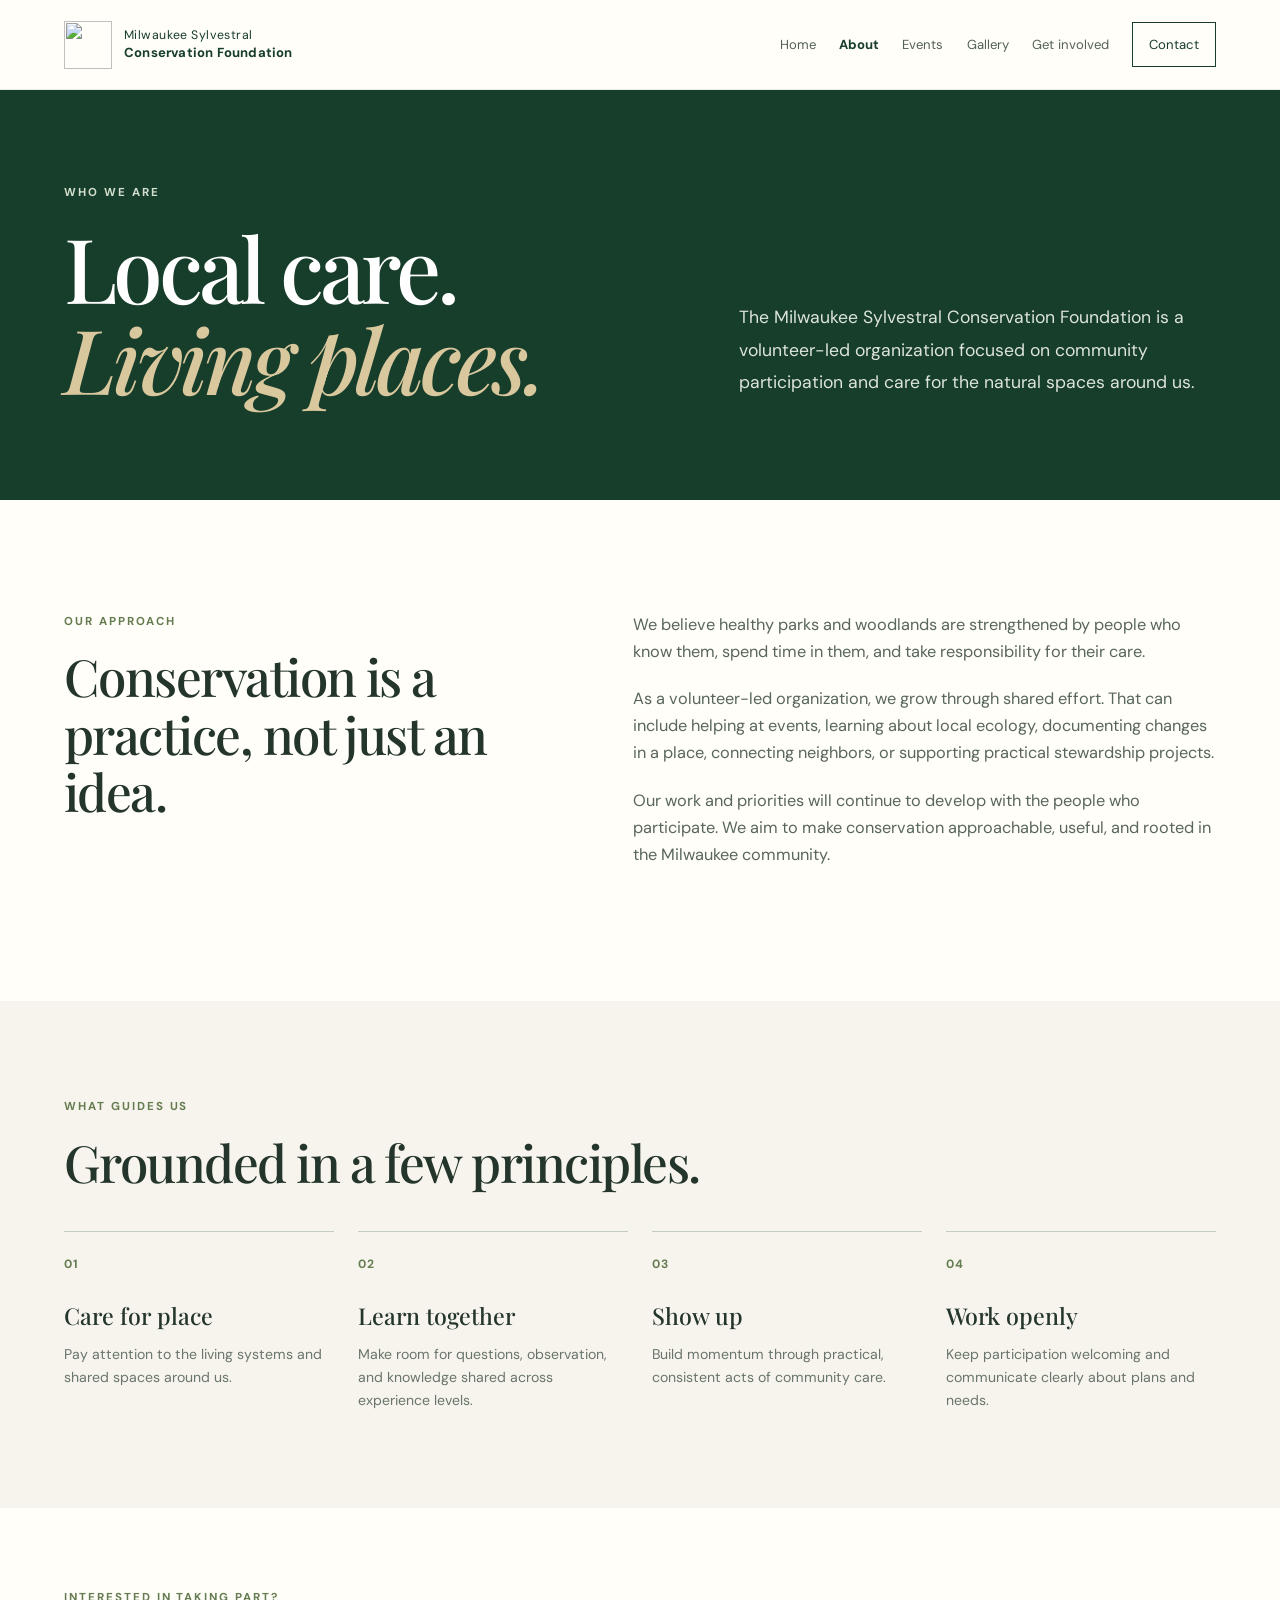
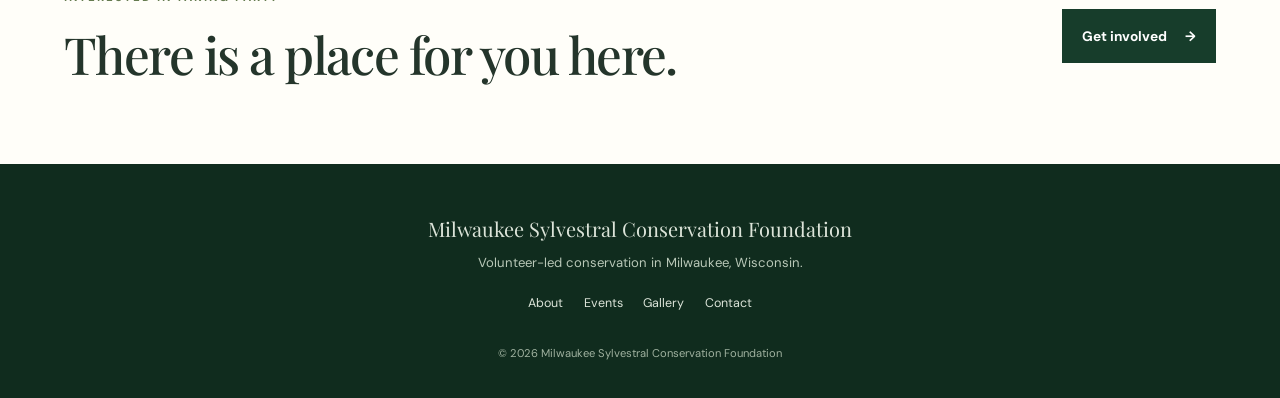
==== about.html @ 04dc6917 "Add files via upload" ====
<!doctype html>
<html lang="en">
<head>
  <meta charset="utf-8"><meta name="viewport" content="width=device-width, initial-scale=1">
  <meta name="description" content="Learn about the Milwaukee Sylvestral Conservation Foundation, a volunteer-led conservation organization.">
  <meta name="theme-color" content="#173d2b"><title>About | Milwaukee Sylvestral Conservation Foundation</title>
  <link rel="icon" href="assets/logo.svg" type="image/svg+xml"><link rel="stylesheet" href="styles.css"><script src="script.js" defer></script>
</head>
<body>
<a class="skip-link" href="#main">Skip to content</a>
<header class="site-header">
  <a class="brand" href="index.html"><img src="assets/logo.svg" alt="" class="brand-mark"><span class="brand-name">Milwaukee Sylvestral<br><strong>Conservation Foundation</strong></span></a>
  <button class="menu-toggle" aria-expanded="false" aria-controls="site-nav">Menu</button>
  <nav class="site-nav" id="site-nav" aria-label="Main navigation"><a href="index.html">Home</a><a class="active" href="about.html">About</a><a href="events.html">Events</a><a href="gallery.html">Gallery</a><a href="get-involved.html">Get involved</a><a class="nav-contact" href="contact.html">Contact</a></nav>
</header>
<main id="main">
  <section class="page-hero">
    <div class="section-wrap page-hero-grid">
      <div><p class="eyebrow">Who we are</p><h1>Local care.<br><em>Living places.</em></h1></div>
      <p class="page-lede">The Milwaukee Sylvestral Conservation Foundation is a volunteer-led organization focused on community participation and care for the natural spaces around us.</p>
    </div>
  </section>
  <section class="section-wrap content-two-col">
    <div><div class="section-kicker">Our approach</div><h2>Conservation is a practice, not just an idea.</h2></div>
    <div class="prose">
      <p>We believe healthy parks and woodlands are strengthened by people who know them, spend time in them, and take responsibility for their care.</p>
      <p>As a volunteer-led organization, we grow through shared effort. That can include helping at events, learning about local ecology, documenting changes in a place, connecting neighbors, or supporting practical stewardship projects.</p>
      <p>Our work and priorities will continue to develop with the people who participate. We aim to make conservation approachable, useful, and rooted in the Milwaukee community.</p>
    </div>
  </section>
  <section class="values-section">
    <div class="section-wrap">
      <div class="section-kicker">What guides us</div><h2>Grounded in a few principles.</h2>
      <div class="values-grid">
        <article><span>01</span><h3>Care for place</h3><p>Pay attention to the living systems and shared spaces around us.</p></article>
        <article><span>02</span><h3>Learn together</h3><p>Make room for questions, observation, and knowledge shared across experience levels.</p></article>
        <article><span>03</span><h3>Show up</h3><p>Build momentum through practical, consistent acts of community care.</p></article>
        <article><span>04</span><h3>Work openly</h3><p>Keep participation welcoming and communicate clearly about plans and needs.</p></article>
      </div>
    </div>
  </section>
  <section class="section-wrap callout-row"><div><p class="eyebrow">Interested in taking part?</p><h2>There is a place for you here.</h2></div><a class="button button-dark" href="get-involved.html">Get involved <span aria-hidden="true">→</span></a></section>
</main>
<footer class="site-footer"><a class="footer-brand" href="index.html">Milwaukee Sylvestral Conservation Foundation</a><p>Volunteer-led conservation in Milwaukee, Wisconsin.</p><div class="footer-links"><a href="about.html">About</a><a href="events.html">Events</a><a href="gallery.html">Gallery</a><a href="contact.html">Contact</a></div><small>© <span data-year></span> Milwaukee Sylvestral Conservation Foundation</small></footer>
</body></html>
---- styles.css ----
@import url('https://fonts.googleapis.com/css2?family=DM+Sans:wght@400;500;600;700&family=Playfair+Display:ital,wght@0,500;0,600;1,500;1,600&display=swap');

:root{--forest:#173d2b;--forest-2:#244c37;--moss:#657b50;--sage:#dce4d5;--cream:#f6f4ec;--paper:#fffef9;--ink:#24352b;--muted:#69756a;--line:#d8ddd2;--accent:#d6a75d;--serif:"Playfair Display",Georgia,serif;--sans:"DM Sans",Arial,sans-serif;--max:1160px}
*{box-sizing:border-box}
html{scroll-behavior:smooth}
body{margin:0;background:var(--paper);color:var(--ink);font-family:var(--sans);line-height:1.65;-webkit-font-smoothing:antialiased}
a{color:inherit}
img{max-width:100%;display:block}
button,input,textarea,select{font:inherit}
.skip-link{position:absolute;left:-9999px;top:1rem;background:white;padding:.8rem;z-index:99}
.skip-link:focus{left:1rem}
.site-header{height:auto;min-height:90px;display:flex;align-items:center;justify-content:space-between;gap:2rem;padding:1rem max(5vw,calc((100vw - var(--max))/2));background:var(--paper);position:relative;z-index:5;border-bottom:1px solid rgba(23,61,43,.09)}
.brand{display:flex;align-items:center;gap:.75rem;text-decoration:none;flex-shrink:0}
.brand-mark{width:48px;height:48px}
.brand-name{font-size:.77rem;line-height:1.35;letter-spacing:.035em;color:var(--forest)}
.brand-name strong{font-size:.82rem;letter-spacing:.015em}
.site-nav{display:flex;align-items:center;gap:1.45rem}
.site-nav a{font-size:.82rem;text-decoration:none;color:#536055;transition:color .2s}
.site-nav a:hover,.site-nav a.active{color:var(--forest)}
.site-nav a.active{font-weight:700}
.site-nav .nav-contact{border:1px solid var(--forest);padding:.65rem 1rem;color:var(--forest)}
.menu-toggle{display:none;background:none;border:1px solid var(--line);padding:.55rem .8rem;color:var(--forest)}
.hero{position:relative;min-height:610px;background:var(--forest);overflow:hidden;color:#fff;display:flex;align-items:center}
.hero:after{content:"";position:absolute;inset:0;background:linear-gradient(90deg,rgba(13,42,27,.94) 0%,rgba(17,50,32,.82) 43%,rgba(17,50,32,.14) 100%);pointer-events:none}
.hero-art{position:absolute;inset:0;width:100%;height:100%;object-fit:cover;object-position:center 58%;opacity:.95}
.hero-content{position:relative;z-index:1;width:min(var(--max),90%);margin:0 auto;padding:5.5rem 0 6.2rem}
.eyebrow,.section-kicker{font-size:.72rem;letter-spacing:.17em;text-transform:uppercase;font-weight:700}
.eyebrow{color:#d5dfce;margin:0 0 1.2rem}
.hero h1,.page-hero h1{font-family:var(--serif);font-weight:500;font-size:clamp(3.2rem,7vw,6.3rem);letter-spacing:-.045em;line-height:1.02;margin:0;max-width:800px}
.hero h1 em,.page-hero h1 em{font-weight:500;color:#d9c79e}
.hero-copy{font-size:1.1rem;max-width:520px;color:#e1e8dd;margin:1.7rem 0 2rem;line-height:1.8}
.button-row{display:flex;align-items:center;gap:1.7rem;flex-wrap:wrap}
.button{display:inline-flex;align-items:center;justify-content:center;gap:1.1rem;text-decoration:none;border:0;padding:.95rem 1.25rem;font-size:.86rem;font-weight:700;cursor:pointer;transition:transform .2s,background .2s}
.button:hover{transform:translateY(-2px)}
.button-light{background:var(--cream);color:var(--forest)}
.button-dark{background:var(--forest);color:white}
.text-link{display:inline-flex;align-items:center;gap:.7rem;text-decoration:none;color:var(--forest);font-weight:700;font-size:.87rem;border-bottom:1px solid #aab7a8;padding-bottom:.25rem}
.text-link-light{color:#fff;border-color:#8a9a8a}
.hero-note{position:absolute;z-index:1;bottom:2rem;right:max(5vw,calc((100vw - var(--max))/2));display:flex;align-items:center;gap:.75rem;color:#e1e8dd;font-size:.73rem;letter-spacing:.08em;text-transform:uppercase}
.note-line{width:42px;height:1px;background:var(--accent)}
.section-wrap{width:min(var(--max),90%);margin:0 auto}
.intro{padding:7rem 0 7.5rem}
.section-kicker{color:var(--moss);margin-bottom:1.1rem}
.intro-grid{display:grid;grid-template-columns:1fr 1fr;gap:9%;margin-top:1.2rem}
h2{font-family:var(--serif);font-weight:500;font-size:clamp(2.1rem,4vw,3.5rem);line-height:1.12;letter-spacing:-.03em;margin:.2rem 0 1.3rem}
.intro-grid h2{margin-top:0}
.intro-grid p{color:#566257;margin:.1rem 0 1.2rem}
.intro-grid .large-copy{font-size:1.18rem;color:var(--ink);line-height:1.75}
.intro-grid .text-link{margin-top:.4rem}
.feature-band{background:var(--cream);overflow:hidden}
.feature-grid{display:grid;grid-template-columns:1fr 1fr;align-items:center;min-height:510px;gap:5rem}
.feature-copy{padding:5rem 0}
.feature-copy .eyebrow{color:var(--moss)}
.feature-copy h2{font-size:clamp(2.7rem,4vw,4.2rem)}
.feature-copy p:not(.eyebrow){max-width:480px;color:#566257;margin-bottom:1.8rem}
.feature-illustration{height:100%;display:flex;align-items:center;justify-content:center;align-self:stretch}
.feature-illustration img{height:100%;max-height:490px;width:100%;object-fit:contain;object-position:center bottom}
.home-links{padding:7rem 0}
.section-heading{display:flex;justify-content:space-between;gap:2rem;align-items:end;margin-bottom:2.4rem}
.section-heading h2{margin-bottom:0}
.section-heading>p{max-width:340px;color:var(--muted);margin:0 0 .35rem}
.card-grid{display:grid;grid-template-columns:repeat(3,1fr);gap:1rem}
.info-card{position:relative;text-decoration:none;border:1px solid var(--line);padding:1.7rem 1.6rem 1.5rem;min-height:275px;display:flex;flex-direction:column;transition:background .2s,border-color .2s}
.info-card:hover{background:var(--cream);border-color:#aebba9}
.card-number{font-size:.66rem;font-weight:700;letter-spacing:.13em;color:var(--moss)}
.card-icon{position:absolute;right:1.5rem;top:1.2rem;font-size:1.3rem;color:var(--moss)}
.info-card h3,.event-type-copy h3{font-family:var(--serif);font-size:1.8rem;font-weight:500;margin:2rem 0 .4rem}
.info-card p{font-size:.91rem;color:var(--muted);margin:0 0 1.4rem}
.card-link{margin-top:auto;font-size:.83rem;font-weight:700;color:var(--forest)}
.closing-cta{background:var(--forest);color:white}
.closing-inner{min-height:260px;display:flex;align-items:center;justify-content:space-between;gap:2rem;padding-top:3rem;padding-bottom:3rem}
.closing-logo{width:74px;height:74px}
.closing-inner .eyebrow{margin-bottom:.7rem}
.closing-inner h2{font-size:clamp(2rem,3.5vw,3.3rem);margin:0}
.site-footer{padding:3rem 5vw 2rem;text-align:center;background:#102c1e;color:#dce4d9}
.footer-brand{font-family:var(--serif);font-size:1.25rem;text-decoration:none}
.site-footer p{font-size:.82rem;color:#b9c8b8;margin:.45rem 0 1.2rem}
.footer-links{display:flex;justify-content:center;gap:1.3rem;flex-wrap:wrap;margin:1.1rem 0 1.6rem}
.footer-links a{font-size:.78rem;text-decoration:none;color:#dce4d9}
.site-footer small{font-size:.7rem;color:#9fb19f}
.page-hero{background:var(--forest);color:white;padding:5.8rem 0 6rem}
.page-hero-compact{padding:4.5rem 0 4.8rem}
.page-hero-grid{display:grid;grid-template-columns:1.1fr .9fr;align-items:end;gap:8%}
.page-hero h1{font-size:clamp(3.5rem,7vw,6rem)}
.page-lede{font-size:1.1rem;line-height:1.85;color:#dce5d8;max-width:460px;margin:0 0 .3rem}
.content-two-col{display:grid;grid-template-columns:.85fr 1.15fr;gap:12%;padding-top:7rem;padding-bottom:7rem}
.content-two-col h2{max-width:450px}
.prose{color:#59665a;font-size:1.02rem}
.prose p{margin:0 0 1.3rem}
.values-section{background:var(--cream);padding:6rem 0}
.values-section h2{margin-bottom:2.5rem}
.values-grid{display:grid;grid-template-columns:repeat(4,1fr);gap:1.5rem}
.values-grid article{border-top:1px solid #c4cec0;padding-top:1.1rem}
.values-grid article>span{color:var(--moss);font-size:.75rem;font-weight:700;letter-spacing:.1em}
.values-grid h3{font-family:var(--serif);font-size:1.45rem;font-weight:500;margin:1.3rem 0 .45rem}
.values-grid p{font-size:.88rem;color:var(--muted);margin:0}
.callout-row{display:flex;align-items:center;justify-content:space-between;gap:2rem;padding-top:5rem;padding-bottom:5rem}
.callout-row h2{margin:0}
.callout-row .eyebrow{color:var(--moss)}
.events-content{padding-top:4rem;padding-bottom:6rem}
.notice-panel{display:flex;gap:1.2rem;align-items:flex-start;background:var(--cream);padding:2rem;margin-bottom:5rem}
.notice-mark{display:flex;align-items:center;justify-content:center;border:1px solid #9aaa91;color:var(--forest);width:30px;height:30px;border-radius:50%;flex-shrink:0;font-family:var(--serif)}
.notice-panel h2{font-size:1.8rem;margin:0 0 .5rem}
.notice-panel p{color:var(--muted);margin:.2rem 0 1rem;max-width:680px}
.events-heading{margin-bottom:1.7rem}
.event-types{display:grid;grid-template-columns:repeat(3,1fr);gap:1.2rem}
.event-types article{border:1px solid var(--line)}
.event-type-art{height:170px;background-color:var(--sage);position:relative;overflow:hidden}
.event-type-art:before,.event-type-art:after{content:"";position:absolute;border-radius:100% 0 100% 0;transform:rotate(-25deg)}
.art-leaves:before{width:150px;height:85px;background:#6b845a;left:20%;top:35%;box-shadow:65px -35px 0 #8ba17a,115px 12px 0 #496e4a}
.art-leaves:after{width:2px;height:190px;background:#496e4a;left:48%;top:5%;transform:rotate(35deg)}
.art-walk{background:#dce3d2}
.art-walk:before{width:240px;height:100px;background:#a8b99a;left:12%;top:55%;transform:rotate(-7deg)}
.art-walk:after{width:100px;height:100px;background:#617f5b;right:12%;top:5%;box-shadow:-170px 45px 0 #7e966e}
.art-community{background:#e9dfc8}
.art-community:before{width:90px;height:130px;background:#b4c3a2;left:17%;top:20%;transform:rotate(18deg)}
.art-community:after{width:80px;height:110px;background:#718c65;right:20%;top:27%;transform:rotate(-20deg)}
.event-type-copy{padding:1.3rem 1.4rem 1.5rem}
.event-type-copy h3{margin:1rem 0 .4rem;font-size:1.6rem}
.event-type-copy p{font-size:.88rem;color:var(--muted);margin:0}
.gallery-content{padding-top:4rem;padding-bottom:6rem}
.gallery-intro{max-width:750px;color:var(--muted);margin-bottom:2.3rem}
.gallery-grid{display:grid;grid-template-columns:repeat(3,1fr);grid-auto-rows:240px;gap:1rem}
.gallery-item{position:relative;margin:0;background:var(--cream);overflow:hidden;display:flex;flex-direction:column;justify-content:space-between}
.gallery-item img{width:100%;height:100%;position:absolute;inset:0;object-fit:cover;opacity:.82;transition:transform .5s}
.gallery-item:hover img{transform:scale(1.04)}
.gallery-item:after{content:"";position:absolute;inset:30% 0 0;background:linear-gradient(transparent,rgba(15,43,27,.86))}
.gallery-item figcaption{position:absolute;z-index:1;left:1.3rem;right:1rem;bottom:1.2rem;color:white;display:flex;flex-direction:column;gap:.3rem}
.gallery-item figcaption span{font-size:.64rem;letter-spacing:.14em;font-weight:700}
.gallery-item figcaption strong{font-family:var(--serif);font-size:1.35rem;font-weight:500}
.gallery-tall{grid-row:span 2}
.gallery-wide{grid-column:span 2}
.gallery-color{background:#d9e2d3}
.gallery-color img{object-fit:contain;padding:2.5rem;opacity:.65}
.gallery-note{margin-top:2rem;color:var(--muted);font-size:.9rem}
.gallery-note a{color:var(--forest);font-weight:700}
.involvement-grid{padding-top:4rem;padding-bottom:5rem;display:grid;grid-template-columns:1fr 1fr;column-gap:8%;row-gap:0}
.involvement-card{display:grid;grid-template-columns:48px 1fr;gap:1rem;padding:2rem 0;border-bottom:1px solid var(--line)}
.involvement-number{font-family:var(--serif);font-size:1.5rem;color:var(--moss)}
.involvement-card h2{font-size:1.7rem;margin:0 0 .5rem}
.involvement-card p{color:var(--muted);font-size:.94rem;margin:0}
.involvement-bottom{background:var(--forest);color:white;padding:4.5rem 0}
.involvement-bottom-inner{display:flex;align-items:center;justify-content:space-between;gap:3rem}
.involvement-bottom h2{font-size:clamp(2.2rem,4vw,3.4rem);margin:0 0 .7rem}
.involvement-bottom p:not(.eyebrow){color:#dce5d8;max-width:560px;margin:0}
.involvement-bottom .eyebrow{margin-bottom:.8rem}
.contact-layout{display:grid;grid-template-columns:.9fr 1.1fr;gap:12%;padding-top:5rem;padding-bottom:7rem}
.contact-copy h2{font-size:2.8rem}
.contact-copy>p{color:var(--muted)}
.contact-detail{border-top:1px solid var(--line);padding:1rem 0}
.detail-label{font-size:.68rem;letter-spacing:.14em;text-transform:uppercase;color:var(--moss);font-weight:700}
.contact-detail p{margin:.35rem 0 0}
.setup-note{color:var(--muted);font-size:.9rem}
code{font-family:ui-monospace,SFMono-Regular,Consolas,monospace;font-size:.9em;background:#edf0e8;padding:.12rem .3rem}
.contact-form{background:var(--cream);padding:2.2rem}
.contact-form h2{font-size:2rem;margin:0 0 .3rem}
.form-note{font-size:.85rem;color:var(--muted);margin:0 0 1.5rem}
.contact-form label{display:block;font-size:.78rem;font-weight:700;margin:.95rem 0 .35rem}
.contact-form input,.contact-form select,.contact-form textarea{width:100%;border:1px solid #cbd3c6;background:var(--paper);padding:.8rem;color:var(--ink);border-radius:0}
.contact-form input:focus,.contact-form select:focus,.contact-form textarea:focus{outline:2px solid var(--moss);outline-offset:1px}
.contact-form button{margin-top:1.2rem}
.form-status{font-size:.85rem;color:var(--forest);margin-bottom:0}
@media(max-width:900px){
 .site-header{padding:1rem 5%;min-height:78px}.menu-toggle{display:block}.site-nav{display:none;position:absolute;top:100%;left:0;right:0;background:var(--paper);padding:1rem 5% 1.5rem;border-bottom:1px solid var(--line);align-items:stretch;gap:0;flex-direction:column}.site-nav.open{display:flex}.site-nav a{padding:.8rem 0}.site-nav .nav-contact{padding:.7rem 1rem;margin-top:.3rem;text-align:center}
 .hero{min-height:570px}.hero-content{padding:5rem 0}.intro-grid,.feature-grid,.page-hero-grid,.content-two-col,.contact-layout{grid-template-columns:1fr;gap:2rem}.intro{padding:5rem 0}.feature-grid{gap:0}.feature-copy{padding:4rem 0 1rem}.feature-illustration{height:300px}.section-heading{align-items:start;flex-direction:column;gap:1rem}.values-grid{grid-template-columns:repeat(2,1fr)}.page-hero{padding:4rem 0}.page-lede{max-width:600px}.contact-layout{gap:3rem}.gallery-grid{grid-auto-rows:210px}.closing-inner{flex-wrap:wrap}.closing-inner>div{flex:1 1 60%}
}
@media(max-width:600px){
 .brand-mark{width:40px;height:40px}.brand-name{font-size:.68rem}.brand-name strong{font-size:.72rem}
 .hero{min-height:590px}.hero:after{background:linear-gradient(90deg,rgba(13,42,27,.93),rgba(17,50,32,.56))}.hero h1{font-size:clamp(3.2rem,15vw,4.5rem)}.hero-copy{font-size:1rem}.hero-note{right:5%;font-size:.62rem}.intro{padding:4rem 0}.intro-grid{gap:1rem}.intro-grid h2{font-size:2.5rem}.feature-copy h2{font-size:3rem}.home-links{padding:4.5rem 0}.card-grid,.event-types,.involvement-grid{grid-template-columns:1fr}.info-card{min-height:230px}.closing-inner{display:grid;grid-template-columns:60px 1fr;gap:1rem}.closing-logo{width:55px;height:55px}.closing-inner h2{font-size:2rem}.closing-inner .button{grid-column:1/-1;justify-self:start}.page-hero h1{font-size:3.7rem}.page-hero-grid{gap:1.3rem}.page-lede{font-size:1rem}.content-two-col{padding-top:4rem;padding-bottom:4rem}.values-section{padding:4rem 0}.values-grid{gap:1.4rem}.values-grid h3{font-size:1.3rem}.callout-row{align-items:start;flex-direction:column;padding-top:3.5rem;padding-bottom:3.5rem}.events-content,.gallery-content{padding-top:3rem;padding-bottom:4rem}.notice-panel{padding:1.2rem;gap:.8rem;margin-bottom:3.5rem}.notice-panel h2{font-size:1.5rem}.gallery-grid{grid-template-columns:1fr 1fr;grid-auto-rows:190px;gap:.65rem}.gallery-tall{grid-row:span 2}.gallery-wide{grid-column:span 2}.gallery-item figcaption{left:.8rem;bottom:.8rem}.gallery-item figcaption strong{font-size:1.1rem}.gallery-item figcaption span{font-size:.56rem}.involvement-grid{padding-top:2rem}.involvement-card{padding:1.5rem 0}.involvement-bottom-inner{align-items:start;flex-direction:column;gap:1.5rem}.contact-layout{padding-top:3rem;padding-bottom:4rem}.contact-copy h2{font-size:2.4rem}.contact-form{padding:1.3rem}.footer-brand{font-size:1.05rem}
}
@media(prefers-reduced-motion:reduce){html{scroll-behavior:auto}*,*:before,*:after{transition:none!important}}
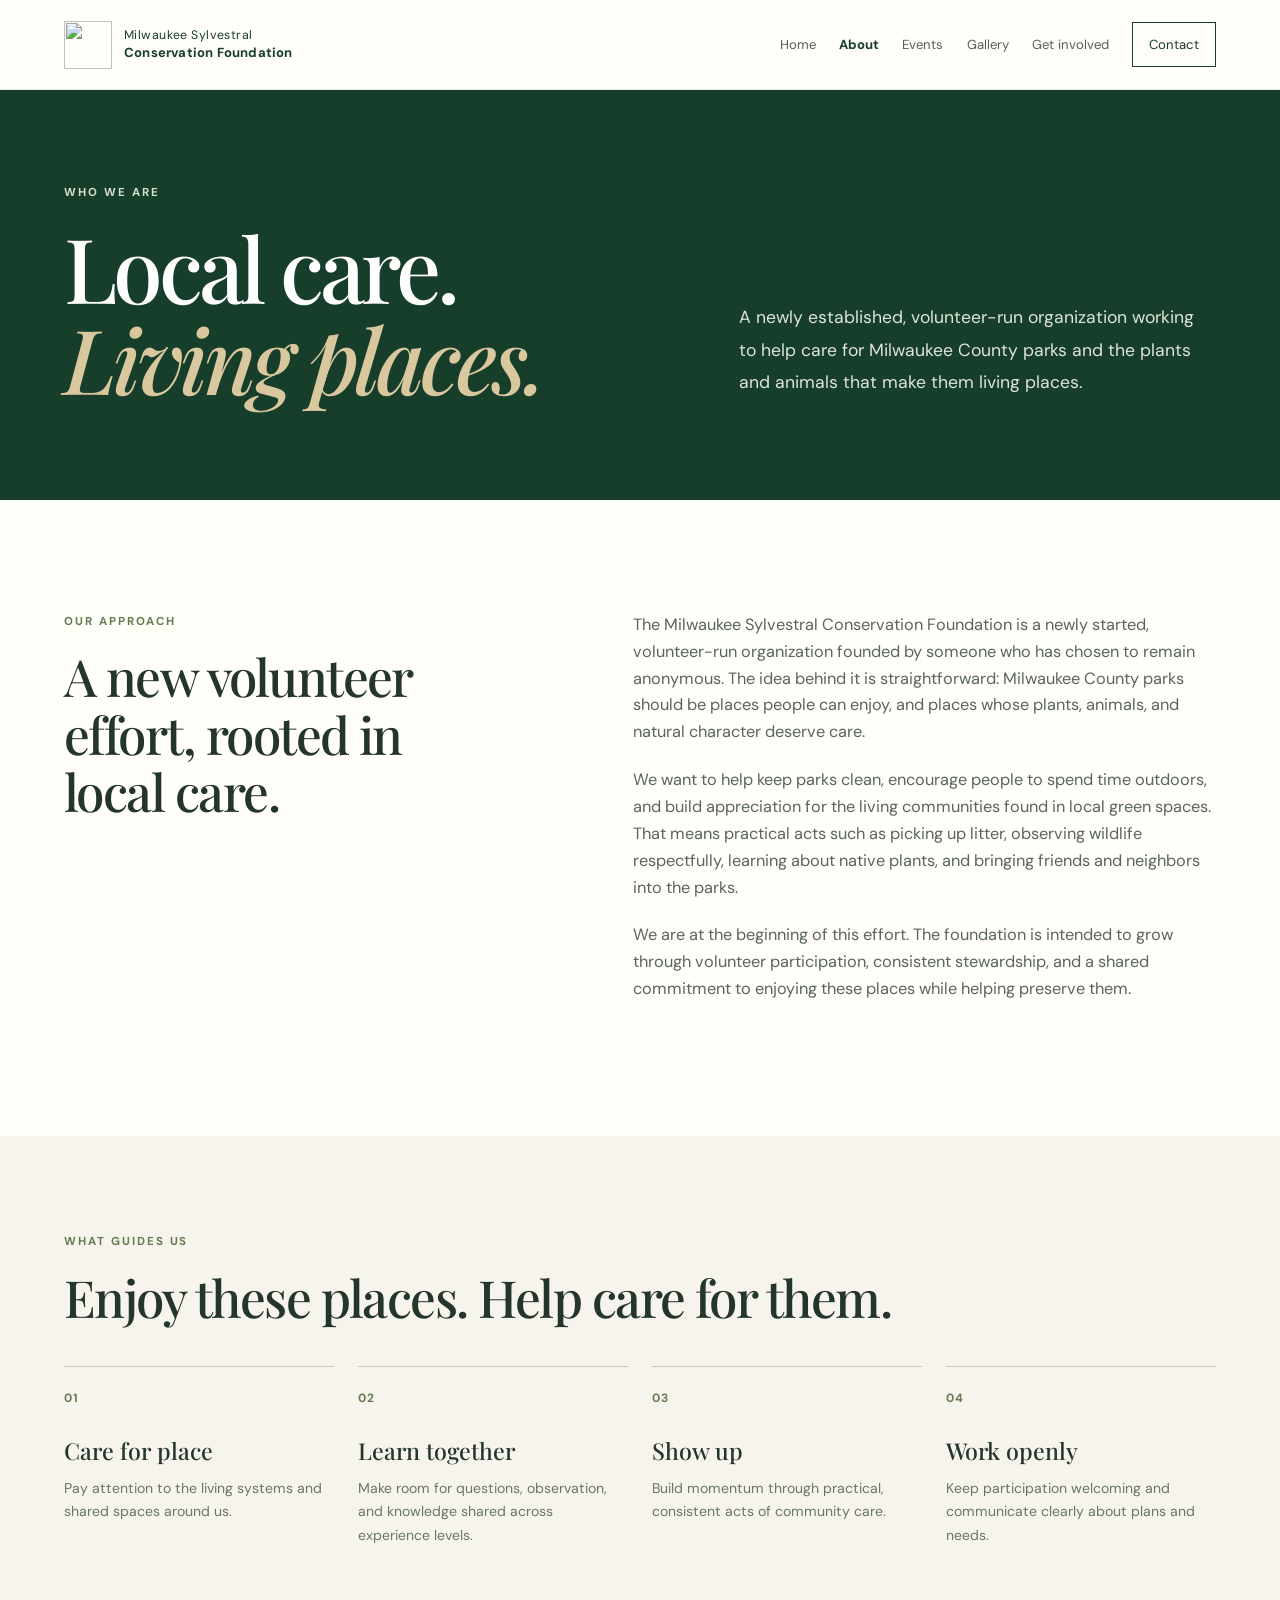
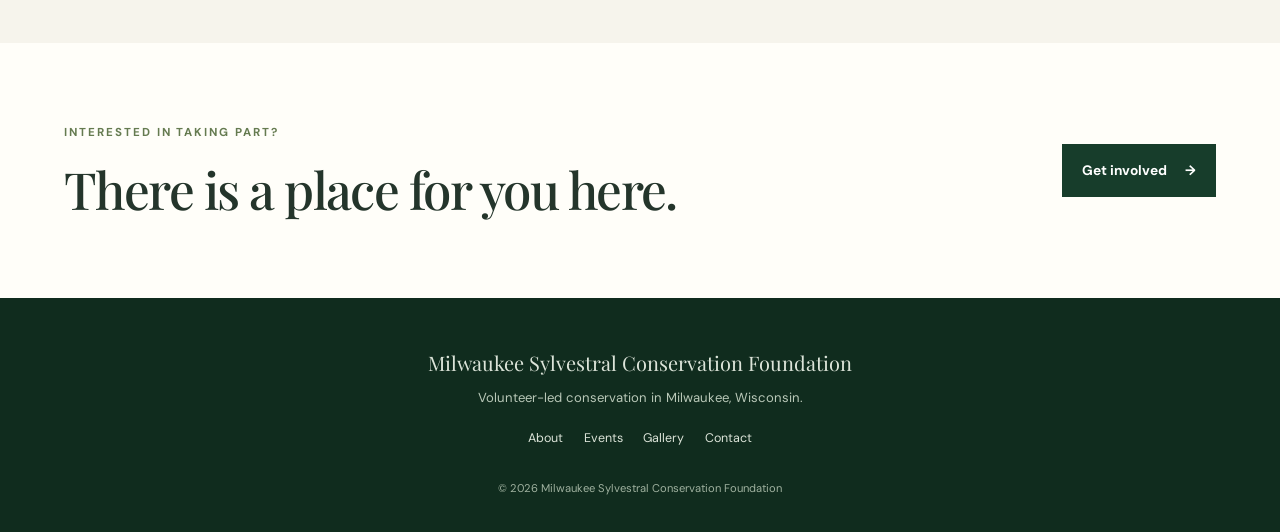
==== commit f1ed061d: "Add files via upload" ====
--- a/about.html
+++ b/about.html
@@ -4,12 +4,12 @@
   <meta charset="utf-8"><meta name="viewport" content="width=device-width, initial-scale=1">
   <meta name="description" content="Learn about the Milwaukee Sylvestral Conservation Foundation, a volunteer-led conservation organization.">
   <meta name="theme-color" content="#173d2b"><title>About | Milwaukee Sylvestral Conservation Foundation</title>
-  <link rel="icon" href="assets/logo.svg" type="image/svg+xml"><link rel="stylesheet" href="styles.css"><script src="script.js" defer></script>
+  <link rel="icon" href="assets/foundation-logo.svg" type="image/svg+xml"><link rel="stylesheet" href="styles.css"><script src="script.js" defer></script>
 </head>
 <body>
 <a class="skip-link" href="#main">Skip to content</a>
 <header class="site-header">
-  <a class="brand" href="index.html"><img src="assets/logo.svg" alt="" class="brand-mark"><span class="brand-name">Milwaukee Sylvestral<br><strong>Conservation Foundation</strong></span></a>
+  <a class="brand" href="index.html"><img src="assets/foundation-logo.svg" alt="" class="brand-mark"><span class="brand-name">Milwaukee Sylvestral<br><strong>Conservation Foundation</strong></span></a>
   <button class="menu-toggle" aria-expanded="false" aria-controls="site-nav">Menu</button>
   <nav class="site-nav" id="site-nav" aria-label="Main navigation"><a href="index.html">Home</a><a class="active" href="about.html">About</a><a href="events.html">Events</a><a href="gallery.html">Gallery</a><a href="get-involved.html">Get involved</a><a class="nav-contact" href="contact.html">Contact</a></nav>
 </header>
@@ -17,20 +17,20 @@
   <section class="page-hero">
     <div class="section-wrap page-hero-grid">
       <div><p class="eyebrow">Who we are</p><h1>Local care.<br><em>Living places.</em></h1></div>
-      <p class="page-lede">The Milwaukee Sylvestral Conservation Foundation is a volunteer-led organization focused on community participation and care for the natural spaces around us.</p>
+      <p class="page-lede">A newly established, volunteer-run organization working to help care for Milwaukee County parks and the plants and animals that make them living places.</p>
     </div>
   </section>
   <section class="section-wrap content-two-col">
-    <div><div class="section-kicker">Our approach</div><h2>Conservation is a practice, not just an idea.</h2></div>
+    <div><div class="section-kicker">Our approach</div><h2>A new volunteer effort, rooted in local care.</h2></div>
     <div class="prose">
-      <p>We believe healthy parks and woodlands are strengthened by people who know them, spend time in them, and take responsibility for their care.</p>
-      <p>As a volunteer-led organization, we grow through shared effort. That can include helping at events, learning about local ecology, documenting changes in a place, connecting neighbors, or supporting practical stewardship projects.</p>
-      <p>Our work and priorities will continue to develop with the people who participate. We aim to make conservation approachable, useful, and rooted in the Milwaukee community.</p>
+      <p>The Milwaukee Sylvestral Conservation Foundation is a newly started, volunteer-run organization founded by someone who has chosen to remain anonymous. The idea behind it is straightforward: Milwaukee County parks should be places people can enjoy, and places whose plants, animals, and natural character deserve care.</p>
+      <p>We want to help keep parks clean, encourage people to spend time outdoors, and build appreciation for the living communities found in local green spaces. That means practical acts such as picking up litter, observing wildlife respectfully, learning about native plants, and bringing friends and neighbors into the parks.</p>
+      <p>We are at the beginning of this effort. The foundation is intended to grow through volunteer participation, consistent stewardship, and a shared commitment to enjoying these places while helping preserve them.</p>
     </div>
   </section>
   <section class="values-section">
     <div class="section-wrap">
-      <div class="section-kicker">What guides us</div><h2>Grounded in a few principles.</h2>
+      <div class="section-kicker">What guides us</div><h2>Enjoy these places. Help care for them.</h2>
       <div class="values-grid">
         <article><span>01</span><h3>Care for place</h3><p>Pay attention to the living systems and shared spaces around us.</p></article>
         <article><span>02</span><h3>Learn together</h3><p>Make room for questions, observation, and knowledge shared across experience levels.</p></article>
--- a/styles.css
+++ b/styles.css
@@ -27,6 +27,7 @@
 .eyebrow,.section-kicker{font-size:.72rem;letter-spacing:.17em;text-transform:uppercase;font-weight:700}
 .eyebrow{color:#d5dfce;margin:0 0 1.2rem}
 .hero h1,.page-hero h1{font-family:var(--serif);font-weight:500;font-size:clamp(3.2rem,7vw,6.3rem);letter-spacing:-.045em;line-height:1.02;margin:0;max-width:800px}
+.hero h1.foundation-title{font-size:clamp(2.8rem,5.4vw,5.2rem);max-width:900px}
 .hero h1 em,.page-hero h1 em{font-weight:500;color:#d9c79e}
 .hero-copy{font-size:1.1rem;max-width:520px;color:#e1e8dd;margin:1.7rem 0 2rem;line-height:1.8}
 .button-row{display:flex;align-items:center;gap:1.7rem;flex-wrap:wrap}
@@ -166,6 +167,24 @@
 }
 @media(max-width:600px){
  .brand-mark{width:40px;height:40px}.brand-name{font-size:.68rem}.brand-name strong{font-size:.72rem}
- .hero{min-height:590px}.hero:after{background:linear-gradient(90deg,rgba(13,42,27,.93),rgba(17,50,32,.56))}.hero h1{font-size:clamp(3.2rem,15vw,4.5rem)}.hero-copy{font-size:1rem}.hero-note{right:5%;font-size:.62rem}.intro{padding:4rem 0}.intro-grid{gap:1rem}.intro-grid h2{font-size:2.5rem}.feature-copy h2{font-size:3rem}.home-links{padding:4.5rem 0}.card-grid,.event-types,.involvement-grid{grid-template-columns:1fr}.info-card{min-height:230px}.closing-inner{display:grid;grid-template-columns:60px 1fr;gap:1rem}.closing-logo{width:55px;height:55px}.closing-inner h2{font-size:2rem}.closing-inner .button{grid-column:1/-1;justify-self:start}.page-hero h1{font-size:3.7rem}.page-hero-grid{gap:1.3rem}.page-lede{font-size:1rem}.content-two-col{padding-top:4rem;padding-bottom:4rem}.values-section{padding:4rem 0}.values-grid{gap:1.4rem}.values-grid h3{font-size:1.3rem}.callout-row{align-items:start;flex-direction:column;padding-top:3.5rem;padding-bottom:3.5rem}.events-content,.gallery-content{padding-top:3rem;padding-bottom:4rem}.notice-panel{padding:1.2rem;gap:.8rem;margin-bottom:3.5rem}.notice-panel h2{font-size:1.5rem}.gallery-grid{grid-template-columns:1fr 1fr;grid-auto-rows:190px;gap:.65rem}.gallery-tall{grid-row:span 2}.gallery-wide{grid-column:span 2}.gallery-item figcaption{left:.8rem;bottom:.8rem}.gallery-item figcaption strong{font-size:1.1rem}.gallery-item figcaption span{font-size:.56rem}.involvement-grid{padding-top:2rem}.involvement-card{padding:1.5rem 0}.involvement-bottom-inner{align-items:start;flex-direction:column;gap:1.5rem}.contact-layout{padding-top:3rem;padding-bottom:4rem}.contact-copy h2{font-size:2.4rem}.contact-form{padding:1.3rem}.footer-brand{font-size:1.05rem}
+ .hero{min-height:590px}.hero:after{background:linear-gradient(90deg,rgba(13,42,27,.93),rgba(17,50,32,.56))}.hero h1{font-size:clamp(2.45rem,11vw,3.5rem)}.hero-copy{font-size:1rem}.hero-note{right:5%;font-size:.62rem}.intro{padding:4rem 0}.intro-grid{gap:1rem}.intro-grid h2{font-size:2.5rem}.feature-copy h2{font-size:3rem}.home-links{padding:4.5rem 0}.card-grid,.event-types,.involvement-grid{grid-template-columns:1fr}.info-card{min-height:230px}.closing-inner{display:grid;grid-template-columns:60px 1fr;gap:1rem}.closing-logo{width:55px;height:55px}.closing-inner h2{font-size:2rem}.closing-inner .button{grid-column:1/-1;justify-self:start}.page-hero h1{font-size:3.7rem}.page-hero-grid{gap:1.3rem}.page-lede{font-size:1rem}.content-two-col{padding-top:4rem;padding-bottom:4rem}.values-section{padding:4rem 0}.values-grid{gap:1.4rem}.values-grid h3{font-size:1.3rem}.callout-row{align-items:start;flex-direction:column;padding-top:3.5rem;padding-bottom:3.5rem}.events-content,.gallery-content{padding-top:3rem;padding-bottom:4rem}.notice-panel{padding:1.2rem;gap:.8rem;margin-bottom:3.5rem}.notice-panel h2{font-size:1.5rem}.gallery-grid{grid-template-columns:1fr 1fr;grid-auto-rows:190px;gap:.65rem}.gallery-tall{grid-row:span 2}.gallery-wide{grid-column:span 2}.gallery-item figcaption{left:.8rem;bottom:.8rem}.gallery-item figcaption strong{font-size:1.1rem}.gallery-item figcaption span{font-size:.56rem}.involvement-grid{padding-top:2rem}.involvement-card{padding:1.5rem 0}.involvement-bottom-inner{align-items:start;flex-direction:column;gap:1.5rem}.contact-layout{padding-top:3rem;padding-bottom:4rem}.contact-copy h2{font-size:2.4rem}.contact-form{padding:1.3rem}.footer-brand{font-size:1.05rem}
 }
 @media(prefers-reduced-motion:reduce){html{scroll-behavior:auto}*,*:before,*:after{transition:none!important}}
+
+
+/* MKESCF event and gallery additions */
+.featured-events-grid { display:grid; grid-template-columns:repeat(2,minmax(0,1fr)); gap:1.25rem; margin:2rem 0 4rem; }
+.featured-event { background:var(--paper, #f5f3eb); border:1px solid rgba(23,61,43,.14); padding:clamp(1.4rem,3vw,2.2rem); display:flex; flex-direction:column; align-items:flex-start; min-height:270px; }
+.event-date,.recurring-day { display:inline-block; color:#315d43; font-size:.76rem; font-weight:700; letter-spacing:.12em; margin-bottom:1.2rem; }
+.featured-event h3,.recurring-events-grid h3 { margin:.35rem 0 .65rem; }
+.featured-event p:not(.card-number),.recurring-events-grid p { line-height:1.65; }
+.featured-event .text-link { margin-top:auto; padding-top:1rem; }
+.event-private { display:inline-block; margin-top:auto; padding:.45rem .7rem; background:#e7e3d6; color:#354b3a; font-size:.75rem; font-weight:700; letter-spacing:.08em; text-transform:uppercase; }
+.recurring-section { background:#edf0e8; padding:4rem 0; }
+.recurring-events-grid { display:grid; grid-template-columns:repeat(3,minmax(0,1fr)); gap:1.2rem; margin-top:2rem; }
+.recurring-events-grid article { padding:1.6rem; background:#fff; border-top:3px solid #52775a; }
+.event-contact { display:flex; justify-content:space-between; align-items:center; gap:1.5rem; padding-top:2.5rem; padding-bottom:2.5rem; }
+.event-contact p { max-width:42rem; }
+.gallery-grid img { width:100%; height:100%; min-height:230px; object-fit:cover; display:block; background:#e6e9df; }
+.gallery-grid img:not([src]),.gallery-grid img[src=""] { visibility:hidden; }
+@media (max-width:760px) { .featured-events-grid,.recurring-events-grid { grid-template-columns:1fr; } .event-contact { align-items:flex-start; flex-direction:column; } }
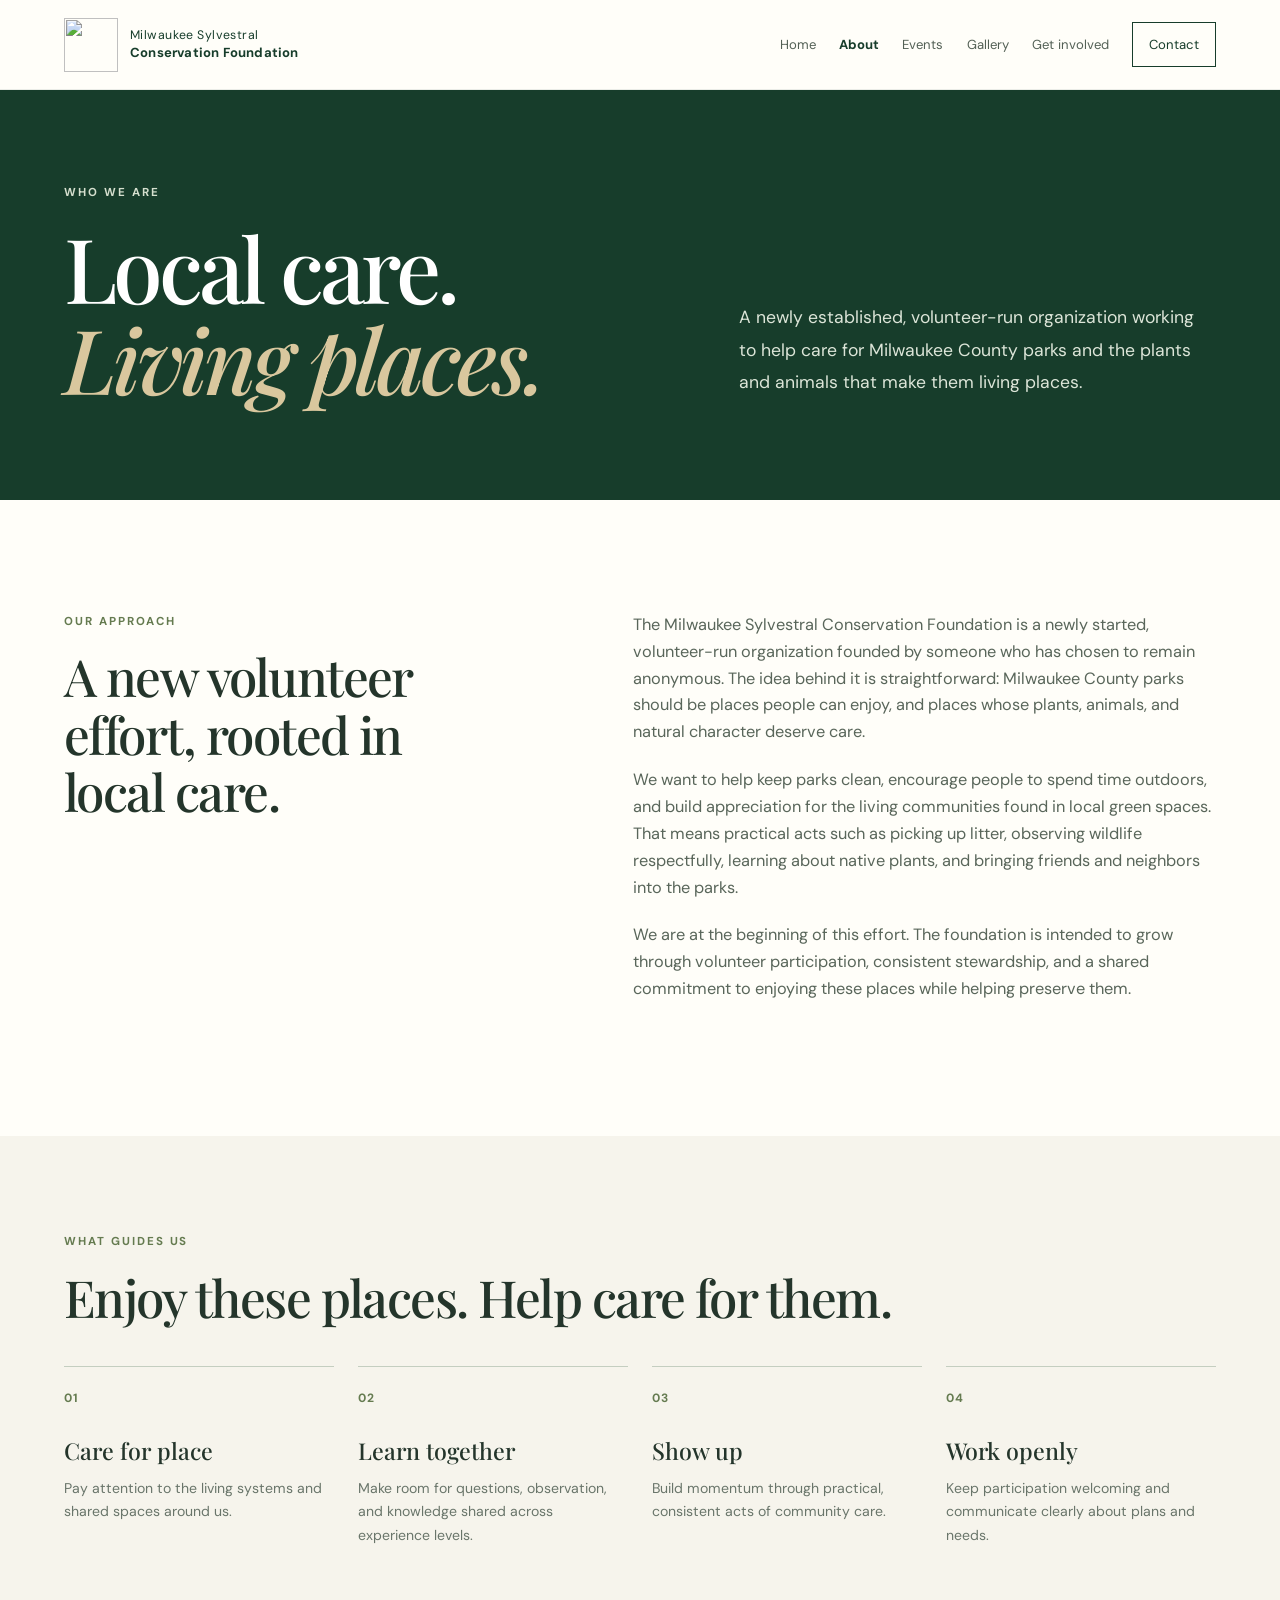
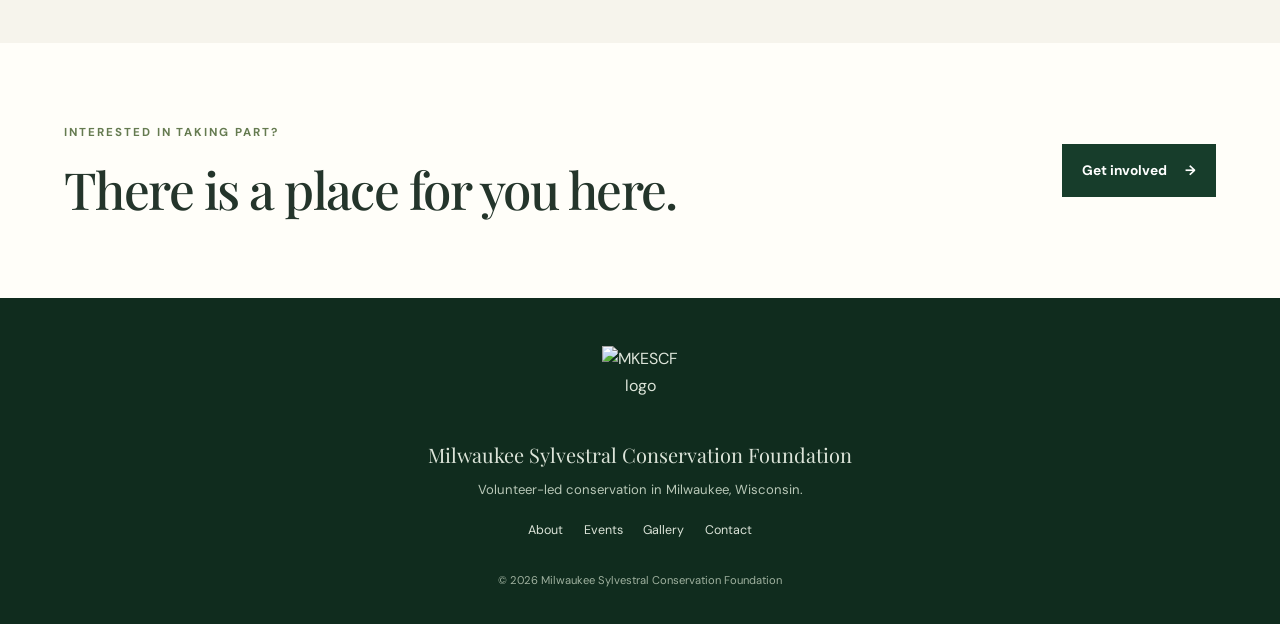
==== commit e9c070fd: "Add files via upload" ====
--- a/about.html
+++ b/about.html
@@ -4,12 +4,12 @@
   <meta charset="utf-8"><meta name="viewport" content="width=device-width, initial-scale=1">
   <meta name="description" content="Learn about the Milwaukee Sylvestral Conservation Foundation, a volunteer-led conservation organization.">
   <meta name="theme-color" content="#173d2b"><title>About | Milwaukee Sylvestral Conservation Foundation</title>
-  <link rel="icon" href="assets/foundation-logo.svg" type="image/svg+xml"><link rel="stylesheet" href="styles.css"><script src="script.js" defer></script>
+  <link rel="icon" href="assets/mkescf-favicon.png" type="image/png"><link rel="stylesheet" href="styles.css"><script src="script.js" defer></script>
 </head>
 <body>
 <a class="skip-link" href="#main">Skip to content</a>
 <header class="site-header">
-  <a class="brand" href="index.html"><img src="assets/foundation-logo.svg" alt="" class="brand-mark"><span class="brand-name">Milwaukee Sylvestral<br><strong>Conservation Foundation</strong></span></a>
+  <a class="brand" href="index.html"><img src="assets/mkescf-logo.png" alt="" class="brand-mark"><span class="brand-name">Milwaukee Sylvestral<br><strong>Conservation Foundation</strong></span></a>
   <button class="menu-toggle" aria-expanded="false" aria-controls="site-nav">Menu</button>
   <nav class="site-nav" id="site-nav" aria-label="Main navigation"><a href="index.html">Home</a><a class="active" href="about.html">About</a><a href="events.html">Events</a><a href="gallery.html">Gallery</a><a href="get-involved.html">Get involved</a><a class="nav-contact" href="contact.html">Contact</a></nav>
 </header>
@@ -41,5 +41,5 @@
   </section>
   <section class="section-wrap callout-row"><div><p class="eyebrow">Interested in taking part?</p><h2>There is a place for you here.</h2></div><a class="button button-dark" href="get-involved.html">Get involved <span aria-hidden="true">→</span></a></section>
 </main>
-<footer class="site-footer"><a class="footer-brand" href="index.html">Milwaukee Sylvestral Conservation Foundation</a><p>Volunteer-led conservation in Milwaukee, Wisconsin.</p><div class="footer-links"><a href="about.html">About</a><a href="events.html">Events</a><a href="gallery.html">Gallery</a><a href="contact.html">Contact</a></div><small>© <span data-year></span> Milwaukee Sylvestral Conservation Foundation</small></footer>
+<footer class="site-footer"><img class="footer-logo" src="assets/mkescf-logo.png" alt="MKESCF logo"><a class="footer-brand" href="index.html">Milwaukee Sylvestral Conservation Foundation</a><p>Volunteer-led conservation in Milwaukee, Wisconsin.</p><div class="footer-links"><a href="about.html">About</a><a href="events.html">Events</a><a href="gallery.html">Gallery</a><a href="contact.html">Contact</a></div><small>© <span data-year></span> Milwaukee Sylvestral Conservation Foundation</small></footer>
 </body></html>
--- a/styles.css
+++ b/styles.css
@@ -188,3 +188,17 @@
 .gallery-grid img { width:100%; height:100%; min-height:230px; object-fit:cover; display:block; background:#e6e9df; }
 .gallery-grid img:not([src]),.gallery-grid img[src=""] { visibility:hidden; }
 @media (max-width:760px) { .featured-events-grid,.recurring-events-grid { grid-template-columns:1fr; } .event-contact { align-items:flex-start; flex-direction:column; } }
+
+/* User-supplied identity and reliable image presentation */
+.brand-mark { width:54px; height:54px; object-fit:contain; flex:0 0 54px; }
+.closing-logo { width:82px; height:82px; object-fit:contain; }
+.footer-logo { width:76px; height:76px; object-fit:contain; margin:0 auto 1rem; }
+.hero-art { display:block; }
+.featured-event { overflow:hidden; }
+.event-photo { display:block; width:calc(100% + 2px); max-width:none; height:190px; margin:-1px -1px 1.25rem; object-fit:cover; background:#e5eadf; }
+@media(max-width:600px) {
+  .brand-mark { width:44px; height:44px; flex-basis:44px; }
+  .closing-logo { width:60px; height:60px; }
+  .footer-logo { width:64px; height:64px; }
+  .event-photo { height:175px; }
+}
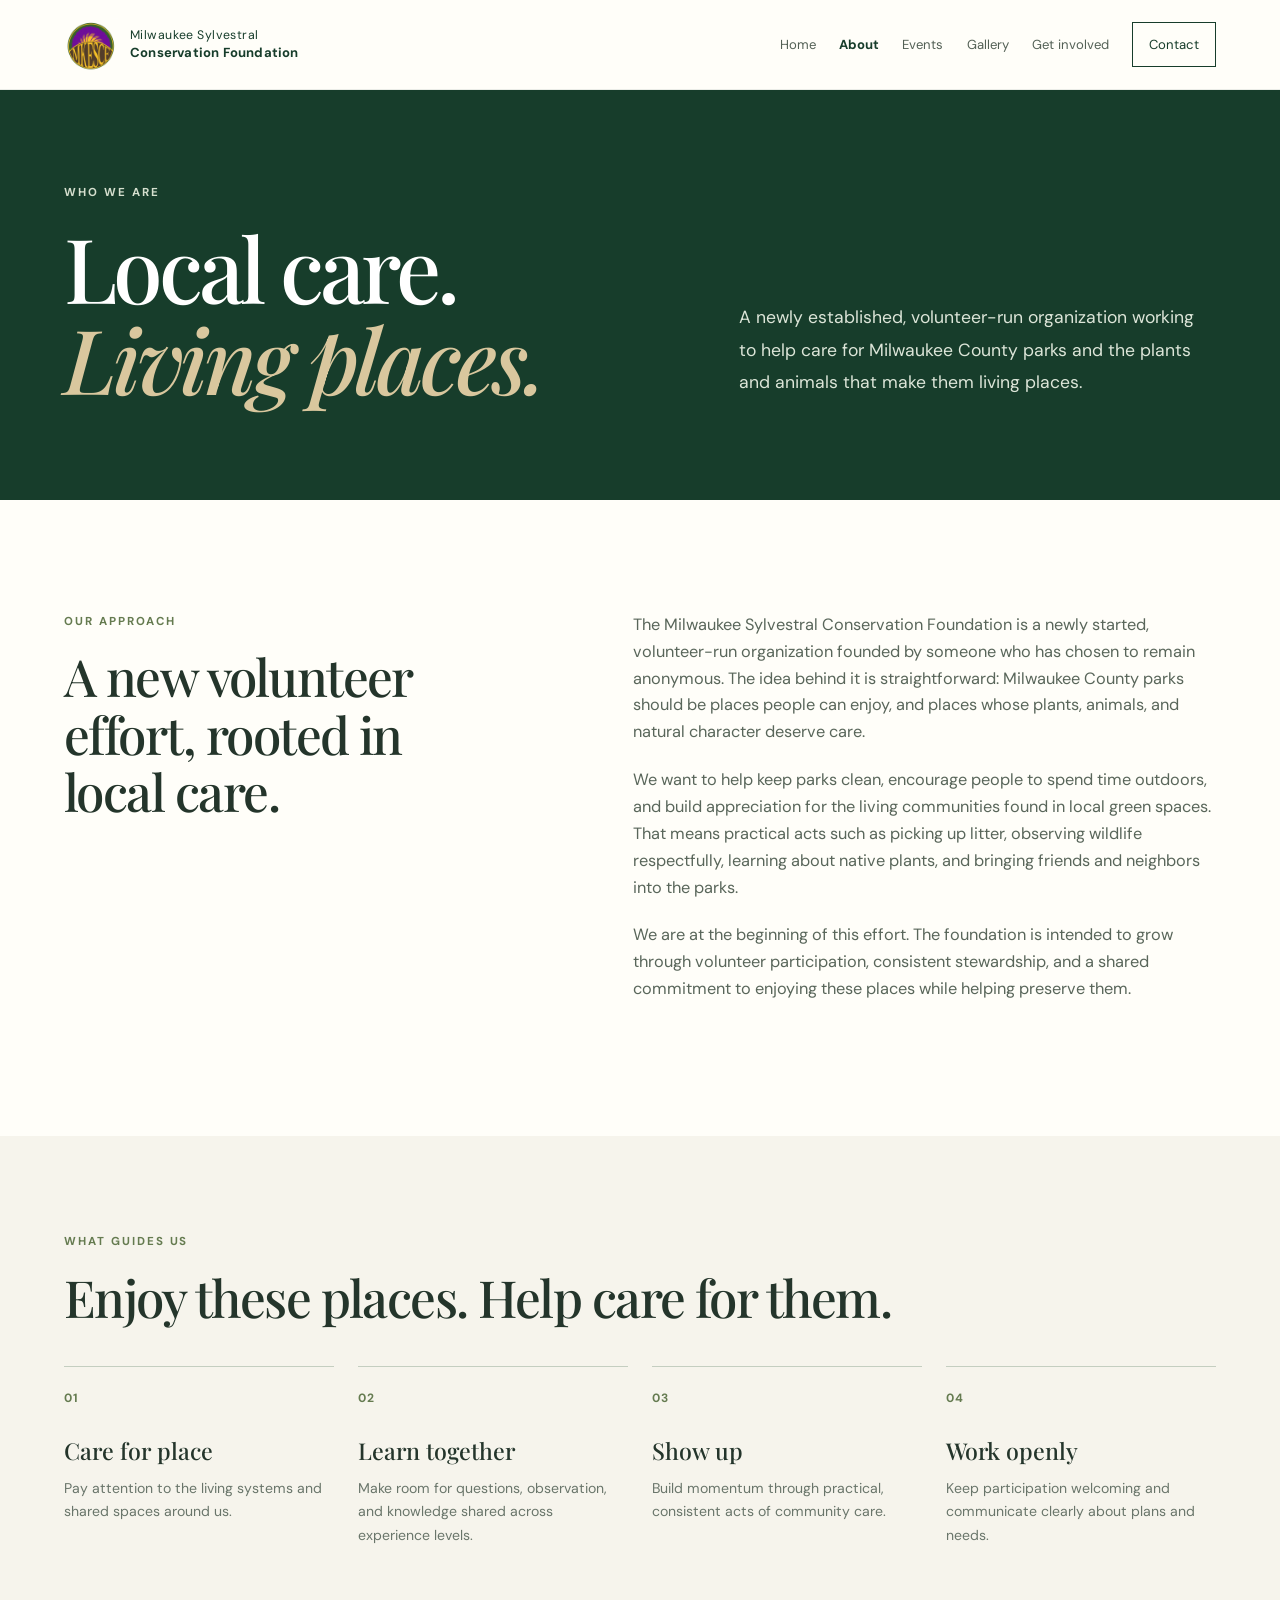
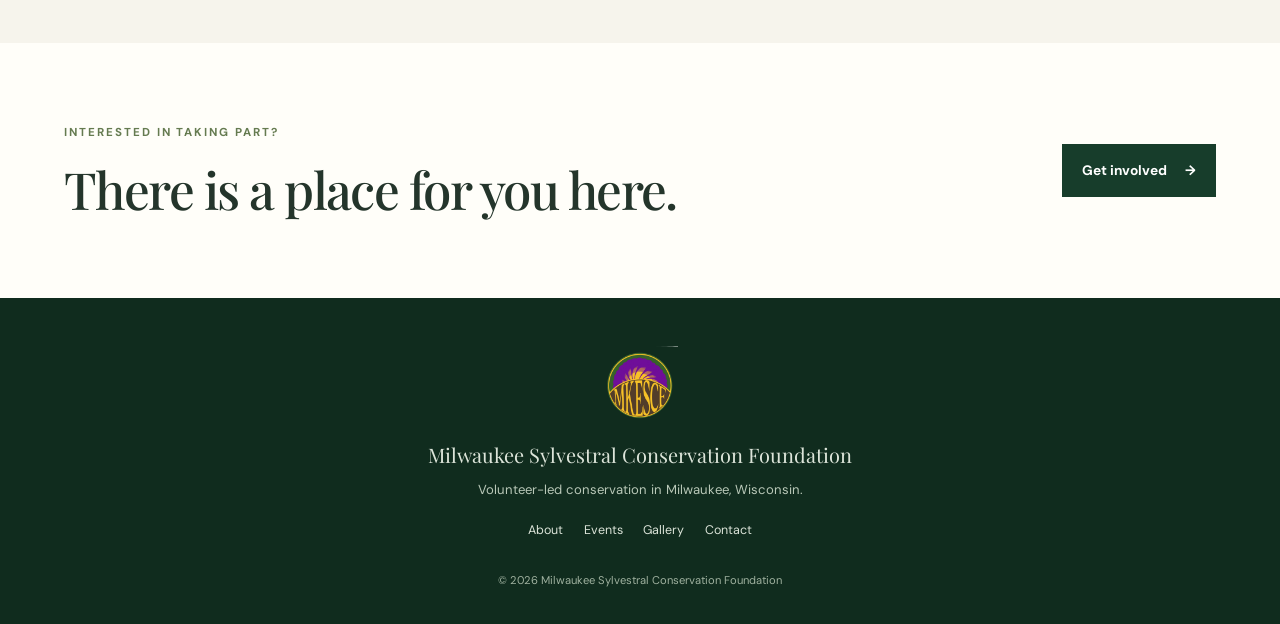
==== commit ade3a8bf: "Add files via upload" ====
--- a/about.html
+++ b/about.html
@@ -4,12 +4,14 @@
   <meta charset="utf-8"><meta name="viewport" content="width=device-width, initial-scale=1">
   <meta name="description" content="Learn about the Milwaukee Sylvestral Conservation Foundation, a volunteer-led conservation organization.">
   <meta name="theme-color" content="#173d2b"><title>About | Milwaukee Sylvestral Conservation Foundation</title>
-  <link rel="icon" href="assets/mkescf-favicon.png" type="image/png"><link rel="stylesheet" href="styles.css"><script src="script.js" defer></script>
+  <link rel="icon" type="image/png" sizes="256x256" href="mkescf-favicon.png?v=3">
+  <link rel="shortcut icon" type="image/png" href="mkescf-favicon.png?v=3">
+  <link rel="apple-touch-icon" href="mkescf-favicon.png?v=3"><link rel="stylesheet" href="styles.css"><script src="script.js" defer></script>
 </head>
 <body>
 <a class="skip-link" href="#main">Skip to content</a>
 <header class="site-header">
-  <a class="brand" href="index.html"><img src="assets/mkescf-logo.png" alt="" class="brand-mark"><span class="brand-name">Milwaukee Sylvestral<br><strong>Conservation Foundation</strong></span></a>
+  <a class="brand" href="index.html"><img src="mkescf-logo.png" alt="" class="brand-mark"><span class="brand-name">Milwaukee Sylvestral<br><strong>Conservation Foundation</strong></span></a>
   <button class="menu-toggle" aria-expanded="false" aria-controls="site-nav">Menu</button>
   <nav class="site-nav" id="site-nav" aria-label="Main navigation"><a href="index.html">Home</a><a class="active" href="about.html">About</a><a href="events.html">Events</a><a href="gallery.html">Gallery</a><a href="get-involved.html">Get involved</a><a class="nav-contact" href="contact.html">Contact</a></nav>
 </header>
@@ -41,5 +43,5 @@
   </section>
   <section class="section-wrap callout-row"><div><p class="eyebrow">Interested in taking part?</p><h2>There is a place for you here.</h2></div><a class="button button-dark" href="get-involved.html">Get involved <span aria-hidden="true">→</span></a></section>
 </main>
-<footer class="site-footer"><img class="footer-logo" src="assets/mkescf-logo.png" alt="MKESCF logo"><a class="footer-brand" href="index.html">Milwaukee Sylvestral Conservation Foundation</a><p>Volunteer-led conservation in Milwaukee, Wisconsin.</p><div class="footer-links"><a href="about.html">About</a><a href="events.html">Events</a><a href="gallery.html">Gallery</a><a href="contact.html">Contact</a></div><small>© <span data-year></span> Milwaukee Sylvestral Conservation Foundation</small></footer>
+<footer class="site-footer"><img class="footer-logo" src="mkescf-logo.png" alt="MKESCF logo"><a class="footer-brand" href="index.html">Milwaukee Sylvestral Conservation Foundation</a><p>Volunteer-led conservation in Milwaukee, Wisconsin.</p><div class="footer-links"><a href="about.html">About</a><a href="events.html">Events</a><a href="gallery.html">Gallery</a><a href="contact.html">Contact</a></div><small>© <span data-year></span> Milwaukee Sylvestral Conservation Foundation</small></footer>
 </body></html>
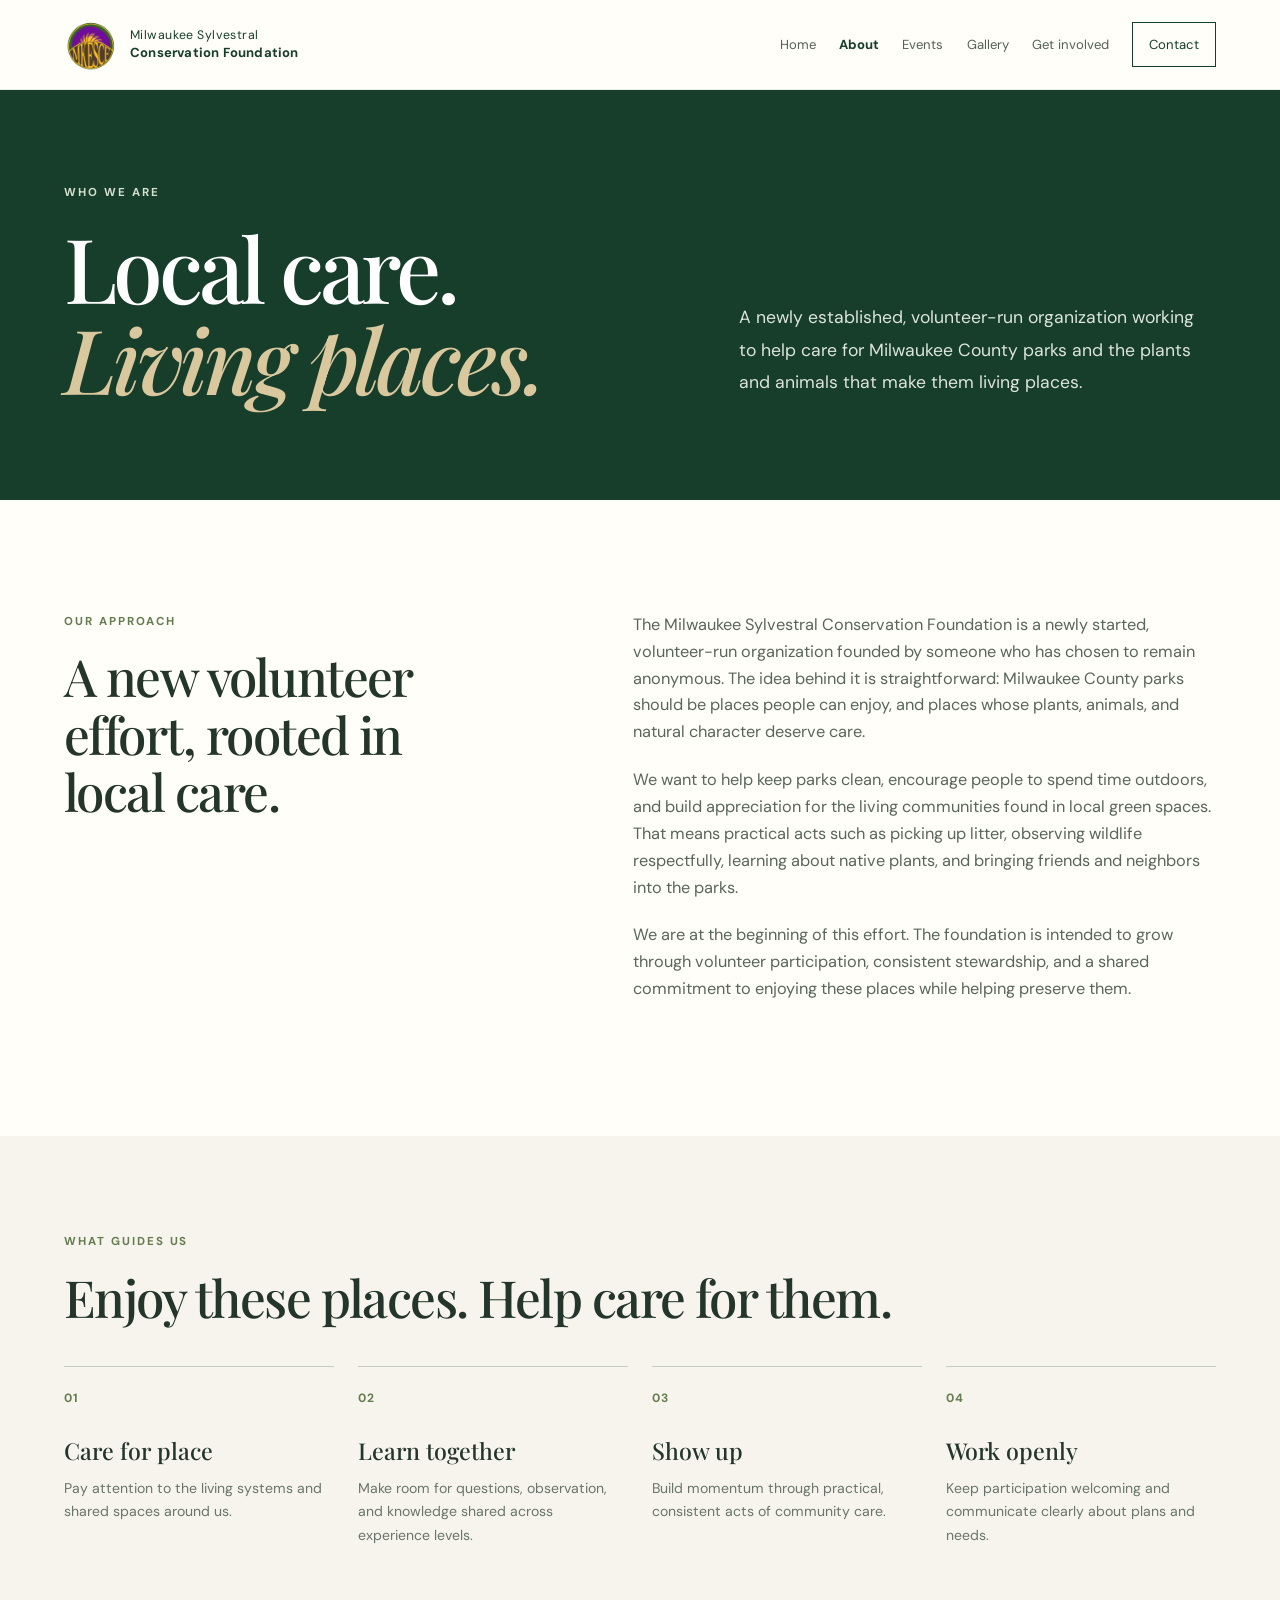
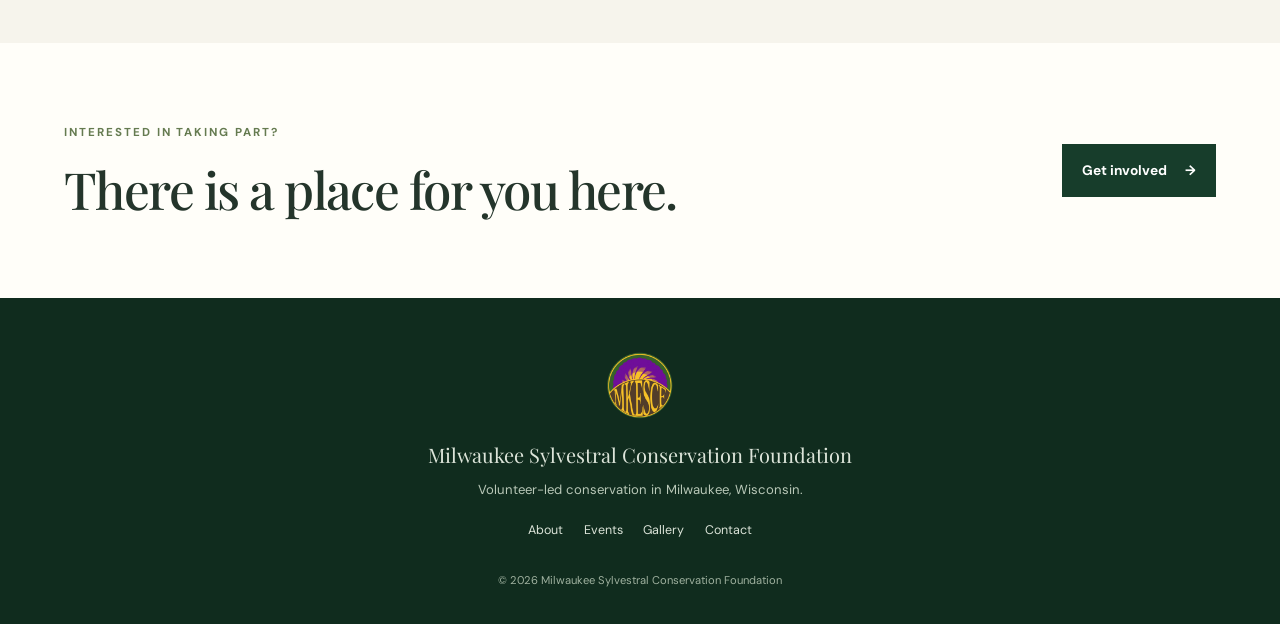
==== commit dba6baaa: "Add files via upload" ====
--- a/about.html
+++ b/about.html
@@ -4,9 +4,9 @@
   <meta charset="utf-8"><meta name="viewport" content="width=device-width, initial-scale=1">
   <meta name="description" content="Learn about the Milwaukee Sylvestral Conservation Foundation, a volunteer-led conservation organization.">
   <meta name="theme-color" content="#173d2b"><title>About | Milwaukee Sylvestral Conservation Foundation</title>
-  <link rel="icon" type="image/png" sizes="256x256" href="mkescf-favicon.png?v=3">
-  <link rel="shortcut icon" type="image/png" href="mkescf-favicon.png?v=3">
-  <link rel="apple-touch-icon" href="mkescf-favicon.png?v=3"><link rel="stylesheet" href="styles.css"><script src="script.js" defer></script>
+  <link rel="icon" type="image/png" sizes="256x256" href="mkescf-favicon.png?v=4">
+  <link rel="shortcut icon" type="image/png" href="mkescf-favicon.png?v=4">
+  <link rel="apple-touch-icon" href="mkescf-favicon.png?v=4"><link rel="stylesheet" href="styles.css"><script src="script.js" defer></script>
 </head>
 <body>
 <a class="skip-link" href="#main">Skip to content</a>
